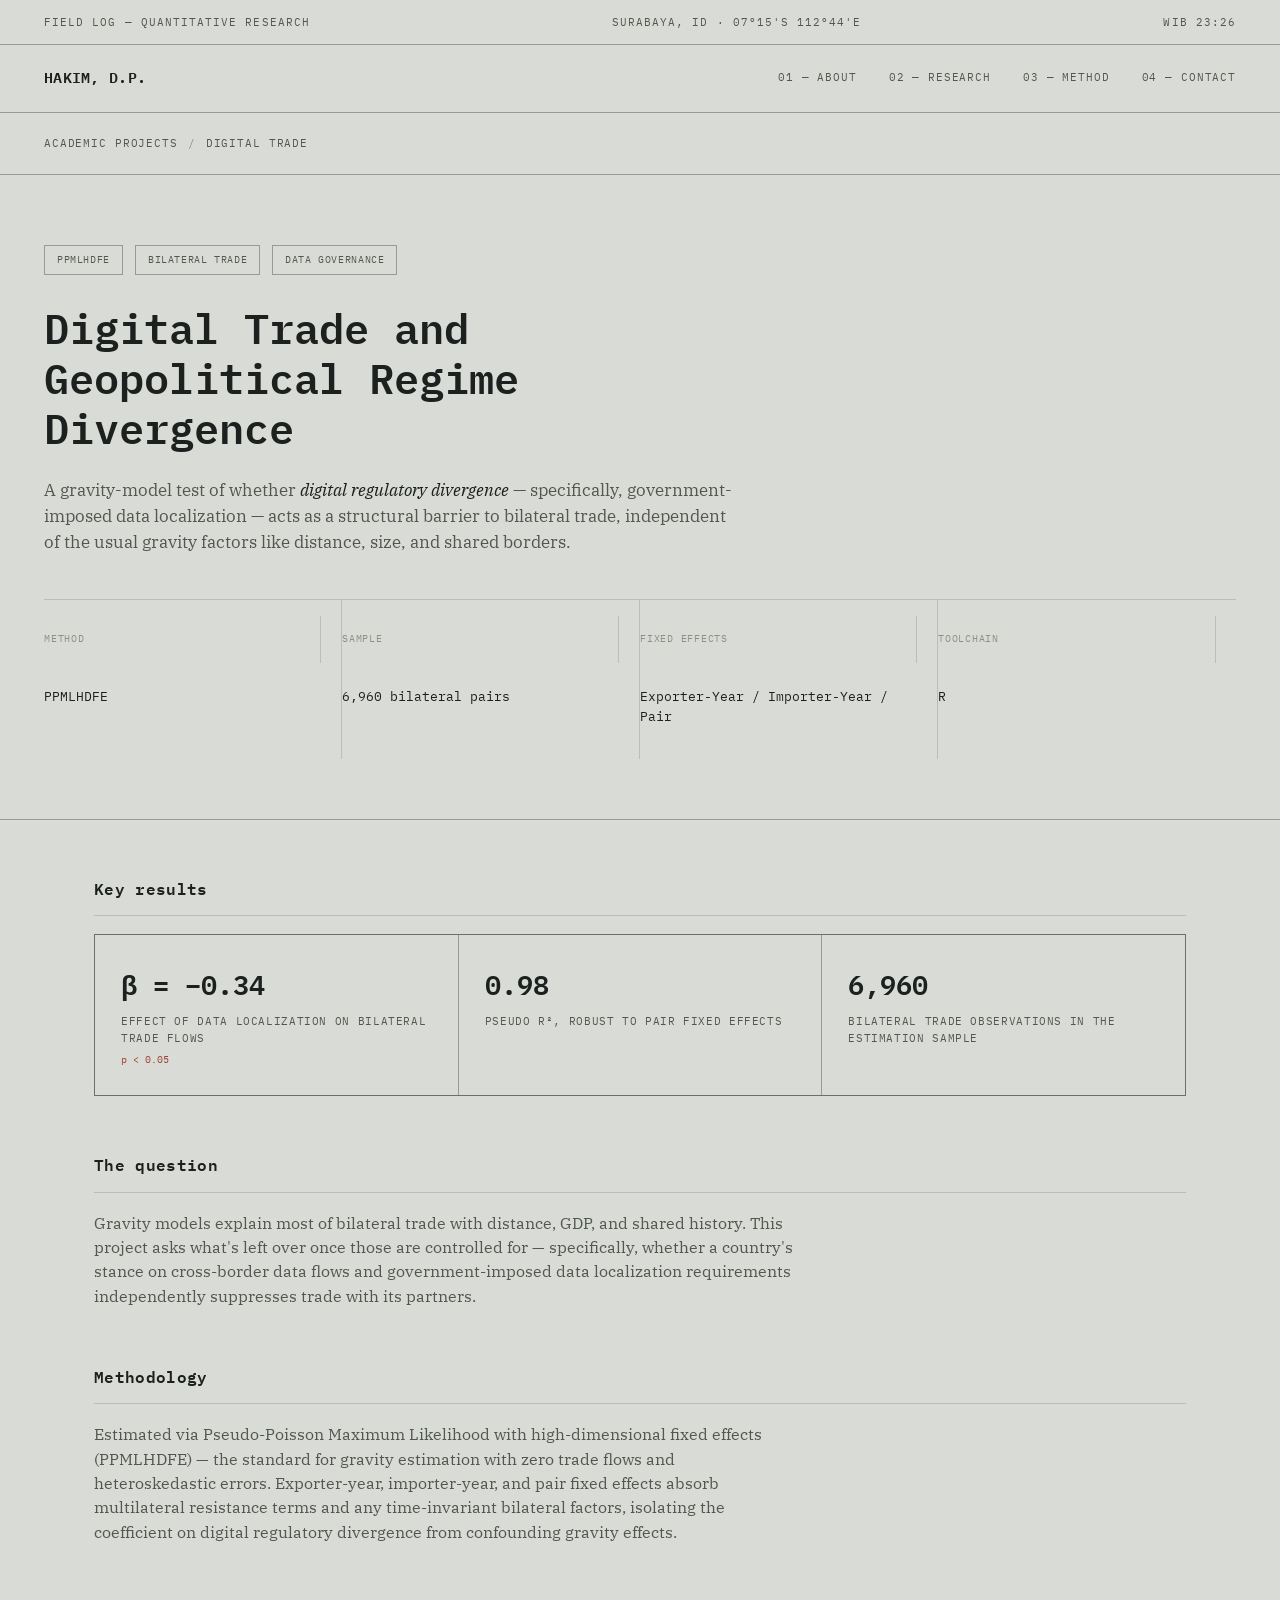
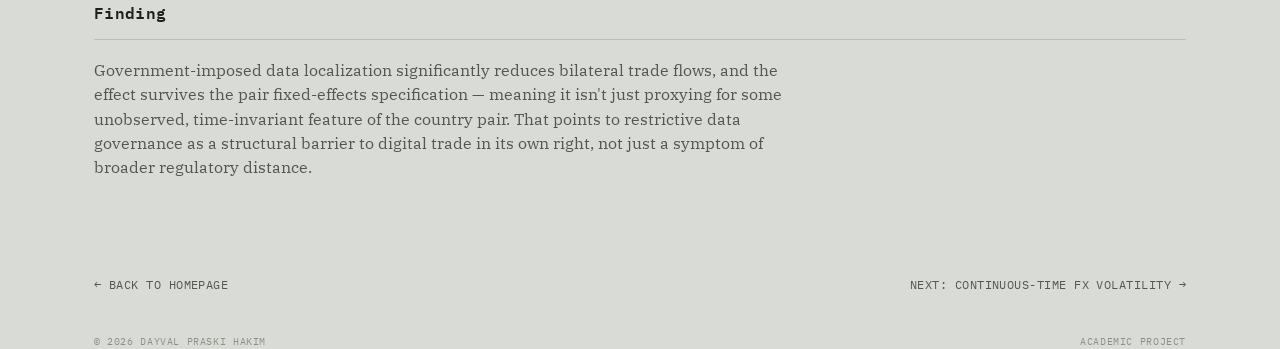
==== digital-trade.html @ 88b64e87 "Add files via upload" ====
<!DOCTYPE html>
<html lang="en">
<head>
<meta charset="UTF-8">
<meta name="viewport" content="width=device-width, initial-scale=1.0">
<title>Digital Trade &amp; Geopolitical Regime Divergence — D. P. Hakim</title>
<meta name="description" content="PPMLHDFE gravity estimation on how digital regulatory divergence and data localization affect bilateral trade flows.">
<link rel="preconnect" href="https://fonts.googleapis.com">
<link rel="preconnect" href="https://fonts.gstatic.com" crossorigin>
<link href="https://fonts.googleapis.com/css2?family=IBM+Plex+Mono:wght@300;400;500;600;700&family=IBM+Plex+Serif:ital,wght@0,400;0,500;1,400&display=swap" rel="stylesheet">
<link rel="stylesheet" href="style.css">
</head>
<body>

<div class="topstrip">
  <span>FIELD LOG — QUANTITATIVE RESEARCH</span>
  <span class="mid">SURABAYA, ID · 07°15'S 112°44'E</span>
  <span id="clock">—</span>
</div>

<nav>
  <div class="nav-mark"><a href="index.html">HAKIM, D.P.</a></div>
  <div class="nav-links">
    <a href="index.html#about">01 — About</a>
    <a href="index.html#research">02 — Research</a>
    <a href="index.html#method">03 — Method</a>
    <a href="index.html#contact">04 — Contact</a>
  </div>
</nav>

<div class="breadcrumb">
  <a href="index.html">Academic Projects</a>
  <span class="sep">/</span>
  <span>Digital Trade</span>
</div>

<div class="pd-hero">
  <div class="pd-tags">
    <span>PPMLHDFE</span>
    <span>Bilateral Trade</span>
    <span>Data Governance</span>
  </div>
  <h1 class="pd-title">Digital Trade and Geopolitical Regime Divergence</h1>
  <p class="pd-abstract">A gravity-model test of whether <em>digital regulatory divergence</em> — specifically, government-imposed data localization — acts as a structural barrier to bilateral trade, independent of the usual gravity factors like distance, size, and shared borders.</p>

  <div class="pd-meta">
    <div>
      <div class="k">Method</div>
      <div class="v">PPMLHDFE</div>
    </div>
    <div>
      <div class="k">Sample</div>
      <div class="v">6,960 bilateral pairs</div>
    </div>
    <div>
      <div class="k">Fixed Effects</div>
      <div class="v">Exporter-Year / Importer-Year / Pair</div>
    </div>
    <div>
      <div class="k">Toolchain</div>
      <div class="v">R</div>
    </div>
  </div>
</div>

<div class="wrap">

  <div class="pd-block" style="margin-top:56px;">
    <h3>Key results</h3>
    <div class="stat-grid">
      <div class="stat-cell">
        <div class="num">β = −0.34</div>
        <div class="lbl">Effect of data localization on bilateral trade flows</div>
        <div class="flag-note">p &lt; 0.05</div>
      </div>
      <div class="stat-cell">
        <div class="num">0.98</div>
        <div class="lbl">Pseudo R², robust to pair fixed effects</div>
      </div>
      <div class="stat-cell">
        <div class="num">6,960</div>
        <div class="lbl">Bilateral trade observations in the estimation sample</div>
      </div>
    </div>
  </div>

  <div class="pd-block">
    <h3>The question</h3>
    <p>Gravity models explain most of bilateral trade with distance, GDP, and shared history. This project asks what's left over once those are controlled for — specifically, whether a country's stance on cross-border data flows and government-imposed data localization requirements independently suppresses trade with its partners.</p>
  </div>

  <div class="pd-block">
    <h3>Methodology</h3>
    <p>Estimated via Pseudo-Poisson Maximum Likelihood with high-dimensional fixed effects (PPMLHDFE) — the standard for gravity estimation with zero trade flows and heteroskedastic errors. Exporter-year, importer-year, and pair fixed effects absorb multilateral resistance terms and any time-invariant bilateral factors, isolating the coefficient on digital regulatory divergence from confounding gravity effects.</p>
  </div>

  <div class="pd-block">
    <h3>Finding</h3>
    <p>Government-imposed data localization significantly reduces bilateral trade flows, and the effect survives the pair fixed-effects specification — meaning it isn't just proxying for some unobserved, time-invariant feature of the country pair. That points to restrictive data governance as a structural barrier to digital trade in its own right, not just a symptom of broader regulatory distance.</p>
  </div>

  <div class="pd-nav-footer">
    <a href="index.html#method">← Back to homepage</a>
    <a href="fx-volatility.html">Next: Continuous-Time FX Volatility →</a>
  </div>
</div>

<footer class="wrap">
  <span>© 2026 Dayval Praski Hakim</span>
  <span>Academic Project</span>
</footer>

<script>
  function tick(){
    const now = new Date();
    const hh = String(now.getHours()).padStart(2,'0');
    const mm = String(now.getMinutes()).padStart(2,'0');
    document.getElementById('clock').textContent = `WIB ${hh}:${mm}`;
  }
  tick(); setInterval(tick, 1000*30);
</script>

</body>
</html>
---- style.css ----
:root{
    --paper:      #d9dcd6;
    --paper-dim:  #c6cac2;
    --ink:        #1c211f;
    --ink-dim:    #52584f;
    --ink-faint:  #8b9186;
    --core-1:     #aeb8ad;
    --core-2:     #8fa39c;
    --core-3:     #5f7a72;
    --core-4:     #3c534d;
    --flag:       #a4402c;
    --rule:       rgba(28,33,31,0.16);
    --rule-strong:rgba(28,33,31,0.35);
  }

  *{ box-sizing:border-box; margin:0; padding:0; }
  html{ scroll-behavior:smooth; }

  body{
    background:var(--paper);
    color:var(--ink);
    font-family:'IBM Plex Serif', serif;
    font-weight:400;
    line-height:1.55;
  }

  ::selection{ background:var(--core-3); color:var(--paper); }
  a{ color:inherit; text-decoration:none; }

  .mono{ font-family:'IBM Plex Mono', monospace; }

  .label{
    font-family:'IBM Plex Mono', monospace;
    font-size:0.68rem;
    letter-spacing:0.12em;
    text-transform:uppercase;
    color:var(--ink-dim);
  }

  .wrap{
    max-width:1180px;
    margin:0 auto;
    padding:0 44px;
  }
  @media (max-width:720px){ .wrap{ padding:0 24px; } }

  /* ---------- top strip ---------- */
  .topstrip{
    display:flex;
    justify-content:space-between;
    align-items:center;
    padding:14px 44px;
    border-bottom:1px solid var(--rule-strong);
    font-family:'IBM Plex Mono', monospace;
    font-size:0.66rem;
    letter-spacing:0.1em;
    text-transform:uppercase;
    color:var(--ink-dim);
  }
  @media (max-width:720px){
    .topstrip{ padding:12px 24px; }
    .topstrip .mid{ display:none; }
  }

  nav{
    display:flex;
    align-items:center;
    justify-content:space-between;
    padding:22px 44px;
    border-bottom:1px solid var(--rule-strong);
  }
  @media (max-width:720px){ nav{ padding:18px 24px; } }
  .nav-mark{
    font-family:'IBM Plex Mono', monospace;
    font-weight:600;
    font-size:0.92rem;
    letter-spacing:0.02em;
  }
  .nav-links{ display:flex; gap:32px; }
  .nav-links a{
    font-family:'IBM Plex Mono', monospace;
    font-size:0.68rem;
    letter-spacing:0.08em;
    text-transform:uppercase;
    color:var(--ink-dim);
    border-bottom:1px solid transparent;
    padding-bottom:2px;
    transition:border-color 0.2s ease, color 0.2s ease;
  }
  .nav-links a:hover{ color:var(--ink); border-color:var(--ink); }
  @media (max-width:720px){ .nav-links{ display:none; } }

  /* ---------- hero ---------- */
  .hero{
    display:grid;
    grid-template-columns:1fr 260px;
    gap:0;
    border-bottom:1px solid var(--rule-strong);
  }
  @media (max-width:900px){
    .hero{ grid-template-columns:1fr; }
  }

  .hero-main{
    padding:80px 44px 90px;
    border-right:1px solid var(--rule-strong);
  }
  @media (max-width:900px){ .hero-main{ border-right:none; } }
  @media (max-width:720px){ .hero-main{ padding:56px 24px 60px; } }

  .file-tag{
    display:inline-flex;
    align-items:center;
    gap:10px;
    font-family:'IBM Plex Mono', monospace;
    font-size:0.68rem;
    letter-spacing:0.1em;
    text-transform:uppercase;
    color:var(--ink-dim);
    border:1px solid var(--rule-strong);
    padding:6px 12px;
    margin-bottom:36px;
  }
  .file-tag .sq{
    width:7px; height:7px;
    background:var(--flag);
  }

  h1.hero-title{
    font-family:'IBM Plex Mono', monospace;
    font-weight:600;
    font-size:clamp(2.1rem, 4.6vw, 3.6rem);
    line-height:1.14;
    letter-spacing:-0.01em;
    max-width:15ch;
    color:var(--ink);
  }

  .hero-sub{
    margin-top:30px;
    max-width:52ch;
    font-family:'IBM Plex Serif', serif;
    font-size:1.08rem;
    color:var(--ink-dim);
  }
  .hero-sub em{
    font-style:italic;
    color:var(--ink);
  }

  .hero-fields{
    margin-top:56px;
    display:grid;
    grid-template-columns:repeat(3, minmax(0,1fr));
    gap:0;
    border-top:1px solid var(--rule);
  }
  @media (max-width:600px){ .hero-fields{ grid-template-columns:1fr; } }
  .hero-fields div{
    padding:16px 20px 16px 0;
    border-right:1px solid var(--rule);
  }
  .hero-fields div:last-child{ border-right:none; }
  @media (max-width:600px){
    .hero-fields div{ border-right:none; border-bottom:1px solid var(--rule); padding:14px 0; }
  }
  .hero-fields .k{
    font-family:'IBM Plex Mono', monospace;
    font-size:0.62rem;
    letter-spacing:0.1em;
    text-transform:uppercase;
    color:var(--ink-faint);
    margin-bottom:8px;
  }
  .hero-fields .v{
    font-family:'IBM Plex Mono', monospace;
    font-size:0.82rem;
    color:var(--ink);
  }

  /* ---------- ice core sample strip ---------- */
  .core-panel{
    padding:0;
    display:flex;
    flex-direction:column;
  }
  .core-head{
    padding:20px 20px 14px;
    border-bottom:1px solid var(--rule);
  }
  .core-head .label{ margin-bottom:4px; }
  .core-head .sub{
    font-family:'IBM Plex Mono', monospace;
    font-size:0.62rem;
    color:var(--ink-faint);
  }
  .core-strip-wrap{
    flex:1;
    padding:18px 20px;
    display:flex;
    gap:14px;
  }
  .core-strip{
    width:34px;
    flex-shrink:0;
  }
  .core-marks{
    flex:1;
    display:flex;
    flex-direction:column;
    justify-content:space-between;
    font-family:'IBM Plex Mono', monospace;
    font-size:0.6rem;
    color:var(--ink-faint);
    padding:2px 0;
  }
  .core-marks .mark{
    display:flex;
    justify-content:space-between;
    border-top:1px dashed var(--rule);
    padding-top:6px;
  }
  .core-marks .mark:first-child{ border-top:none; padding-top:0; }
  .core-marks .mark .note{ color:var(--ink-dim); text-align:right; max-width:120px; }

  /* ---------- section shell ---------- */
  section{
    border-bottom:1px solid var(--rule-strong);
    padding:76px 0;
  }
  .section-head{
    display:flex;
    justify-content:space-between;
    align-items:flex-end;
    gap:24px;
    flex-wrap:wrap;
    margin-bottom:52px;
    padding-bottom:20px;
    border-bottom:1px solid var(--rule);
  }
  h2.section-title{
    font-family:'IBM Plex Mono', monospace;
    font-weight:600;
    font-size:1.5rem;
    letter-spacing:-0.01em;
  }
  .section-num{
    font-family:'IBM Plex Mono', monospace;
    font-size:0.7rem;
    color:var(--ink-faint);
  }

  /* ---------- about ---------- */
  .about-grid{
    display:grid;
    grid-template-columns:0.9fr 1.4fr;
    gap:70px;
  }
  @media (max-width:860px){ .about-grid{ grid-template-columns:1fr; gap:36px; } }

  .about-lede{
    font-family:'IBM Plex Serif', serif;
    font-style:italic;
    font-size:1.3rem;
    line-height:1.5;
    color:var(--ink);
  }

  .about-body p{
    color:var(--ink-dim);
    font-size:0.98rem;
    margin-bottom:18px;
    max-width:60ch;
  }

  .field-tags{
    display:flex; flex-wrap:wrap; gap:0;
    margin-top:28px;
    border-top:1px solid var(--rule);
    border-left:1px solid var(--rule);
  }
  .field-tags span{
    font-family:'IBM Plex Mono', monospace;
    font-size:0.66rem;
    letter-spacing:0.04em;
    color:var(--ink-dim);
    padding:9px 14px;
    border-right:1px solid var(--rule);
    border-bottom:1px solid var(--rule);
  }

  /* ---------- research log ---------- */
  .paper{
    display:grid;
    grid-template-columns:100px 1fr 150px;
    gap:24px;
    padding:28px 0;
    border-top:1px solid var(--rule);
  }
  .paper:last-child{ border-bottom:1px solid var(--rule); }

  .paper-id{
    font-family:'IBM Plex Mono', monospace;
    font-size:0.72rem;
    color:var(--ink-faint);
  }
  .paper-id .n{ display:block; font-size:1rem; color:var(--ink-dim); margin-top:4px; }

  .paper-title{
    font-family:'IBM Plex Serif', serif;
    font-weight:500;
    font-size:1.2rem;
    color:var(--ink);
    margin-bottom:10px;
    line-height:1.35;
  }
  .paper-desc{
    font-size:0.9rem;
    color:var(--ink-dim);
    max-width:64ch;
    margin-bottom:14px;
  }
  .paper-tags{ display:flex; gap:14px; flex-wrap:wrap; }
  .paper-tags span{
    font-family:'IBM Plex Mono', monospace;
    font-size:0.62rem;
    letter-spacing:0.04em;
    text-transform:uppercase;
    color:var(--ink-faint);
  }

  .paper-status{
    font-family:'IBM Plex Mono', monospace;
    font-size:0.64rem;
    letter-spacing:0.06em;
    text-transform:uppercase;
    color:var(--ink-dim);
    text-align:right;
    height:fit-content;
  }
  .paper-status::before{
    content:'';
    display:inline-block;
    width:6px; height:6px;
    margin-right:8px;
    background:var(--ink-faint);
  }
  .paper-status.active::before{ background:var(--flag); }

  @media (max-width:760px){
    .paper{ grid-template-columns:1fr; gap:10px; }
    .paper-status{ text-align:left; }
    .paper-status::before{ margin-right:8px; }
  }

  /* ---------- method table ---------- */
  .method-table{
    border-top:1px solid var(--rule-strong);
  }
  .method-row{
    display:grid;
    grid-template-columns:180px 1fr;
    border-bottom:1px solid var(--rule);
  }
  @media (max-width:640px){ .method-row{ grid-template-columns:1fr; } }
  .method-row .k{
    font-family:'IBM Plex Mono', monospace;
    font-size:0.7rem;
    letter-spacing:0.06em;
    text-transform:uppercase;
    color:var(--ink-dim);
    padding:22px 20px;
    border-right:1px solid var(--rule);
  }
  @media (max-width:640px){ .method-row .k{ border-right:none; padding-bottom:8px; } }
  .method-row .v{
    font-family:'IBM Plex Serif', serif;
    font-size:0.96rem;
    color:var(--ink);
    padding:22px 20px;
  }

  /* ---------- contact ---------- */
  .contact-section{ border-bottom:none; padding-bottom:0; }
  .contact-grid{
    display:grid;
    grid-template-columns:1.2fr 1fr;
    gap:40px;
    padding-bottom:60px;
  }
  @media (max-width:760px){ .contact-grid{ grid-template-columns:1fr; } }

  .contact-lede{
    font-family:'IBM Plex Mono', monospace;
    font-weight:600;
    font-size:clamp(1.8rem, 3.6vw, 2.6rem);
    line-height:1.2;
  }

  .contact-links{
    display:flex;
    flex-direction:column;
    border-top:1px solid var(--rule-strong);
  }
  .contact-links a{
    font-family:'IBM Plex Mono', monospace;
    font-size:0.86rem;
    color:var(--ink-dim);
    padding:16px 0;
    border-bottom:1px solid var(--rule);
    display:flex;
    justify-content:space-between;
    transition:color 0.2s ease;
  }
  .contact-links a:hover{ color:var(--ink); }
  .contact-links a::after{ content:'↗'; color:var(--ink-faint); }

  footer{
    padding:20px 0 40px;
    display:flex;
    justify-content:space-between;
    font-family:'IBM Plex Mono', monospace;
    font-size:0.64rem;
    letter-spacing:0.06em;
    text-transform:uppercase;
    color:var(--ink-faint);
    flex-wrap:wrap;
    gap:10px;
  }

  @media (prefers-reduced-motion: reduce){ *{ animation:none !important; transition:none !important; } }

/* ---------- project detail page additions ---------- */
.breadcrumb{
  display:flex;
  align-items:center;
  gap:10px;
  font-family:'IBM Plex Mono', monospace;
  font-size:0.68rem;
  letter-spacing:0.08em;
  text-transform:uppercase;
  color:var(--ink-dim);
  padding:22px 44px;
  border-bottom:1px solid var(--rule-strong);
}
@media (max-width:720px){ .breadcrumb{ padding:18px 24px; } }
.breadcrumb a{ color:var(--ink-dim); transition:color 0.2s ease; }
.breadcrumb a:hover{ color:var(--ink); }
.breadcrumb .sep{ color:var(--ink-faint); }

.pd-hero{
  padding:70px 44px 60px;
  border-bottom:1px solid var(--rule-strong);
}
@media (max-width:720px){ .pd-hero{ padding:48px 24px 44px; } }

.pd-tags{ display:flex; gap:12px; flex-wrap:wrap; margin-bottom:28px; }
.pd-tags span{
  font-family:'IBM Plex Mono', monospace;
  font-size:0.64rem;
  letter-spacing:0.06em;
  text-transform:uppercase;
  color:var(--ink-dim);
  border:1px solid var(--rule-strong);
  padding:6px 12px;
}

.pd-title{
  font-family:'IBM Plex Mono', monospace;
  font-weight:600;
  font-size:clamp(1.7rem, 3.6vw, 2.6rem);
  line-height:1.2;
  max-width:22ch;
  color:var(--ink);
  margin-bottom:24px;
}

.pd-abstract{
  font-family:'IBM Plex Serif', serif;
  font-size:1.06rem;
  color:var(--ink-dim);
  max-width:70ch;
}
.pd-abstract em{ font-style:italic; color:var(--ink); }

.pd-meta{
  margin-top:44px;
  display:grid;
  grid-template-columns:repeat(4, minmax(0,1fr));
  border-top:1px solid var(--rule);
}
@media (max-width:760px){ .pd-meta{ grid-template-columns:repeat(2, 1fr); } }
.pd-meta div{
  padding:16px 20px 16px 0;
  border-right:1px solid var(--rule);
}
@media (max-width:760px){
  .pd-meta div:nth-child(2n){ border-right:none; }
}
.pd-meta div:last-child{ border-right:none; }
.pd-meta .k{
  font-family:'IBM Plex Mono', monospace;
  font-size:0.6rem;
  letter-spacing:0.08em;
  text-transform:uppercase;
  color:var(--ink-faint);
  margin-bottom:8px;
}
.pd-meta .v{
  font-family:'IBM Plex Mono', monospace;
  font-size:0.8rem;
  color:var(--ink);
}

.stat-grid{
  display:grid;
  grid-template-columns:repeat(3, 1fr);
  gap:1px;
  background:var(--rule-strong);
  border:1px solid var(--rule-strong);
  margin-top:8px;
}
@media (max-width:720px){ .stat-grid{ grid-template-columns:1fr; } }
.stat-cell{
  background:var(--paper);
  padding:28px 26px;
}
.stat-cell .num{
  font-family:'IBM Plex Mono', monospace;
  font-weight:600;
  font-size:1.7rem;
  color:var(--ink);
}
.stat-cell .lbl{
  font-family:'IBM Plex Mono', monospace;
  font-size:0.66rem;
  letter-spacing:0.06em;
  text-transform:uppercase;
  color:var(--ink-dim);
  margin-top:8px;
}
.stat-cell .flag-note{
  font-family:'IBM Plex Mono', monospace;
  font-size:0.62rem;
  color:var(--flag);
  margin-top:6px;
}

.pd-block{ margin-bottom:56px; }
.pd-block h3{
  font-family:'IBM Plex Mono', monospace;
  font-weight:600;
  font-size:1.02rem;
  letter-spacing:0.02em;
  margin-bottom:18px;
  padding-bottom:14px;
  border-bottom:1px solid var(--rule);
}
.pd-block p{
  font-family:'IBM Plex Serif', serif;
  font-size:0.98rem;
  color:var(--ink-dim);
  max-width:70ch;
  margin-bottom:16px;
}
.pd-block ul{
  list-style:none;
  margin-top:16px;
}
.pd-block li{
  font-family:'IBM Plex Serif', serif;
  font-size:0.95rem;
  color:var(--ink-dim);
  padding:12px 0;
  border-top:1px solid var(--rule);
  max-width:70ch;
  padding-left:20px;
  position:relative;
}
.pd-block li::before{
  content:'—';
  position:absolute;
  left:0;
  color:var(--ink-faint);
}

.pd-status-banner{
  display:flex;
  justify-content:space-between;
  align-items:center;
  flex-wrap:wrap;
  gap:16px;
  padding:24px 28px;
  border:1px solid var(--rule-strong);
  margin-bottom:56px;
}
.pd-status-banner .txt{
  font-family:'IBM Plex Mono', monospace;
  font-size:0.78rem;
  color:var(--ink-dim);
}
.pd-status-banner .status-tag{
  font-family:'IBM Plex Mono', monospace;
  font-size:0.64rem;
  letter-spacing:0.06em;
  text-transform:uppercase;
  color:var(--ink);
  border:1px solid var(--rule-strong);
  padding:8px 14px;
}
.pd-status-banner .status-tag::before{
  content:'';
  display:inline-block;
  width:6px; height:6px;
  margin-right:8px;
  background:var(--flag);
}

.pd-nav-footer{
  display:flex;
  justify-content:space-between;
  padding:40px 0;
  font-family:'IBM Plex Mono', monospace;
  font-size:0.72rem;
  letter-spacing:0.04em;
  text-transform:uppercase;
  color:var(--ink-dim);
}
.pd-nav-footer a:hover{ color:var(--ink); }

.paper-title a{ transition:color 0.2s ease; }
.paper-title a:hover{ color:var(--flag); }
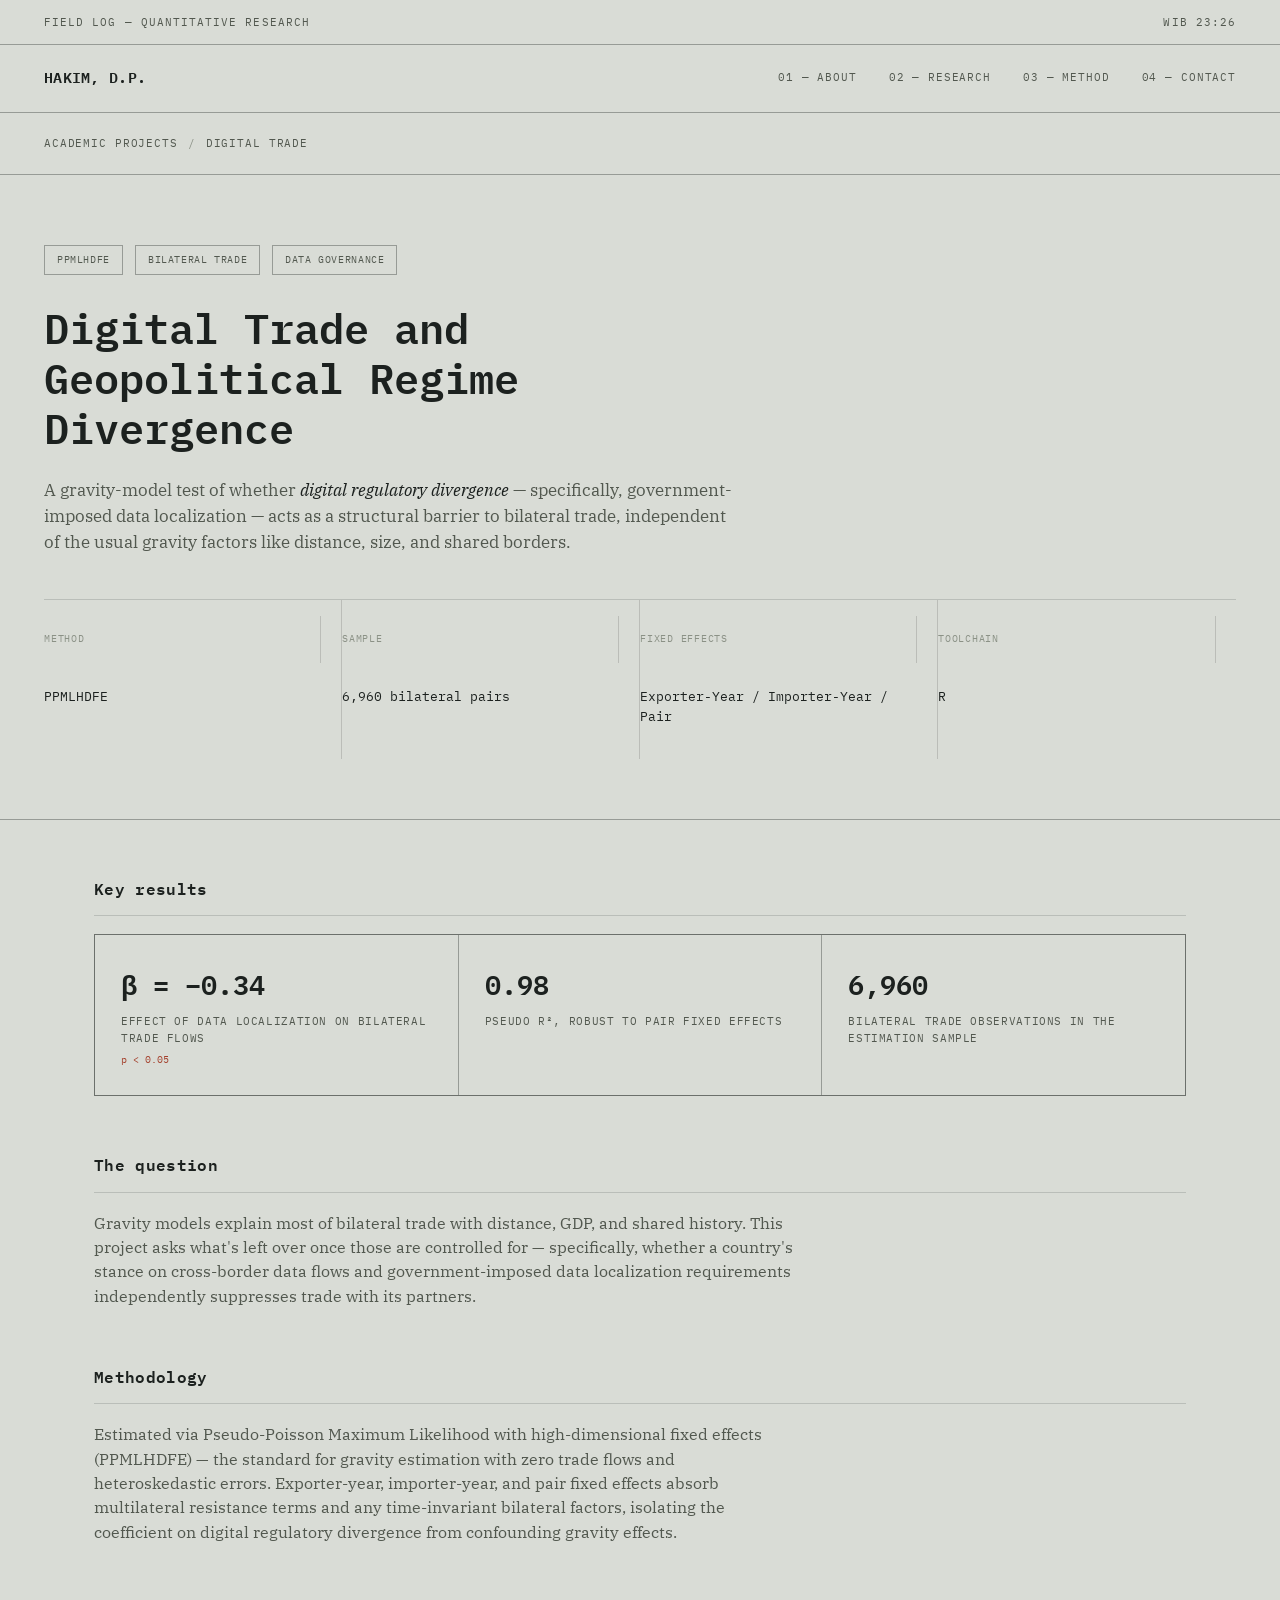
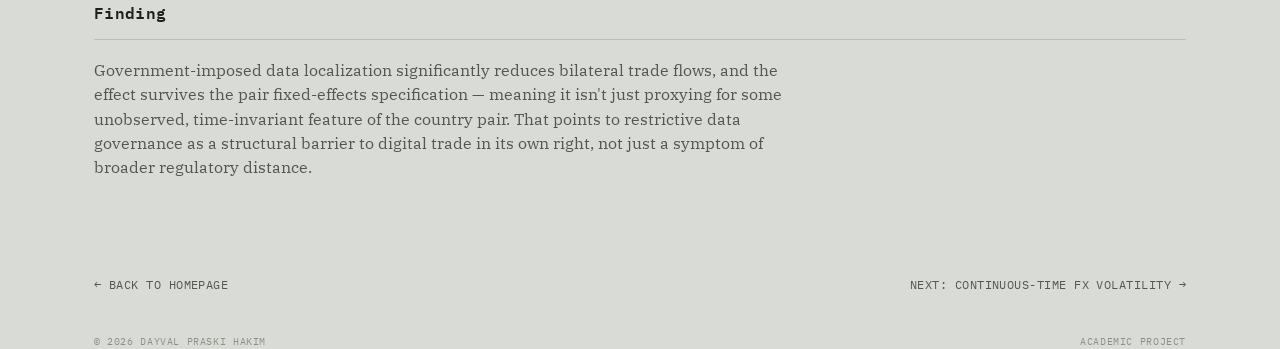
==== commit d391e005: "Update digital-trade.html" ====
--- a/digital-trade.html
+++ b/digital-trade.html
@@ -14,7 +14,6 @@
 
 <div class="topstrip">
   <span>FIELD LOG — QUANTITATIVE RESEARCH</span>
-  <span class="mid">SURABAYA, ID · 07°15'S 112°44'E</span>
   <span id="clock">—</span>
 </div>
 
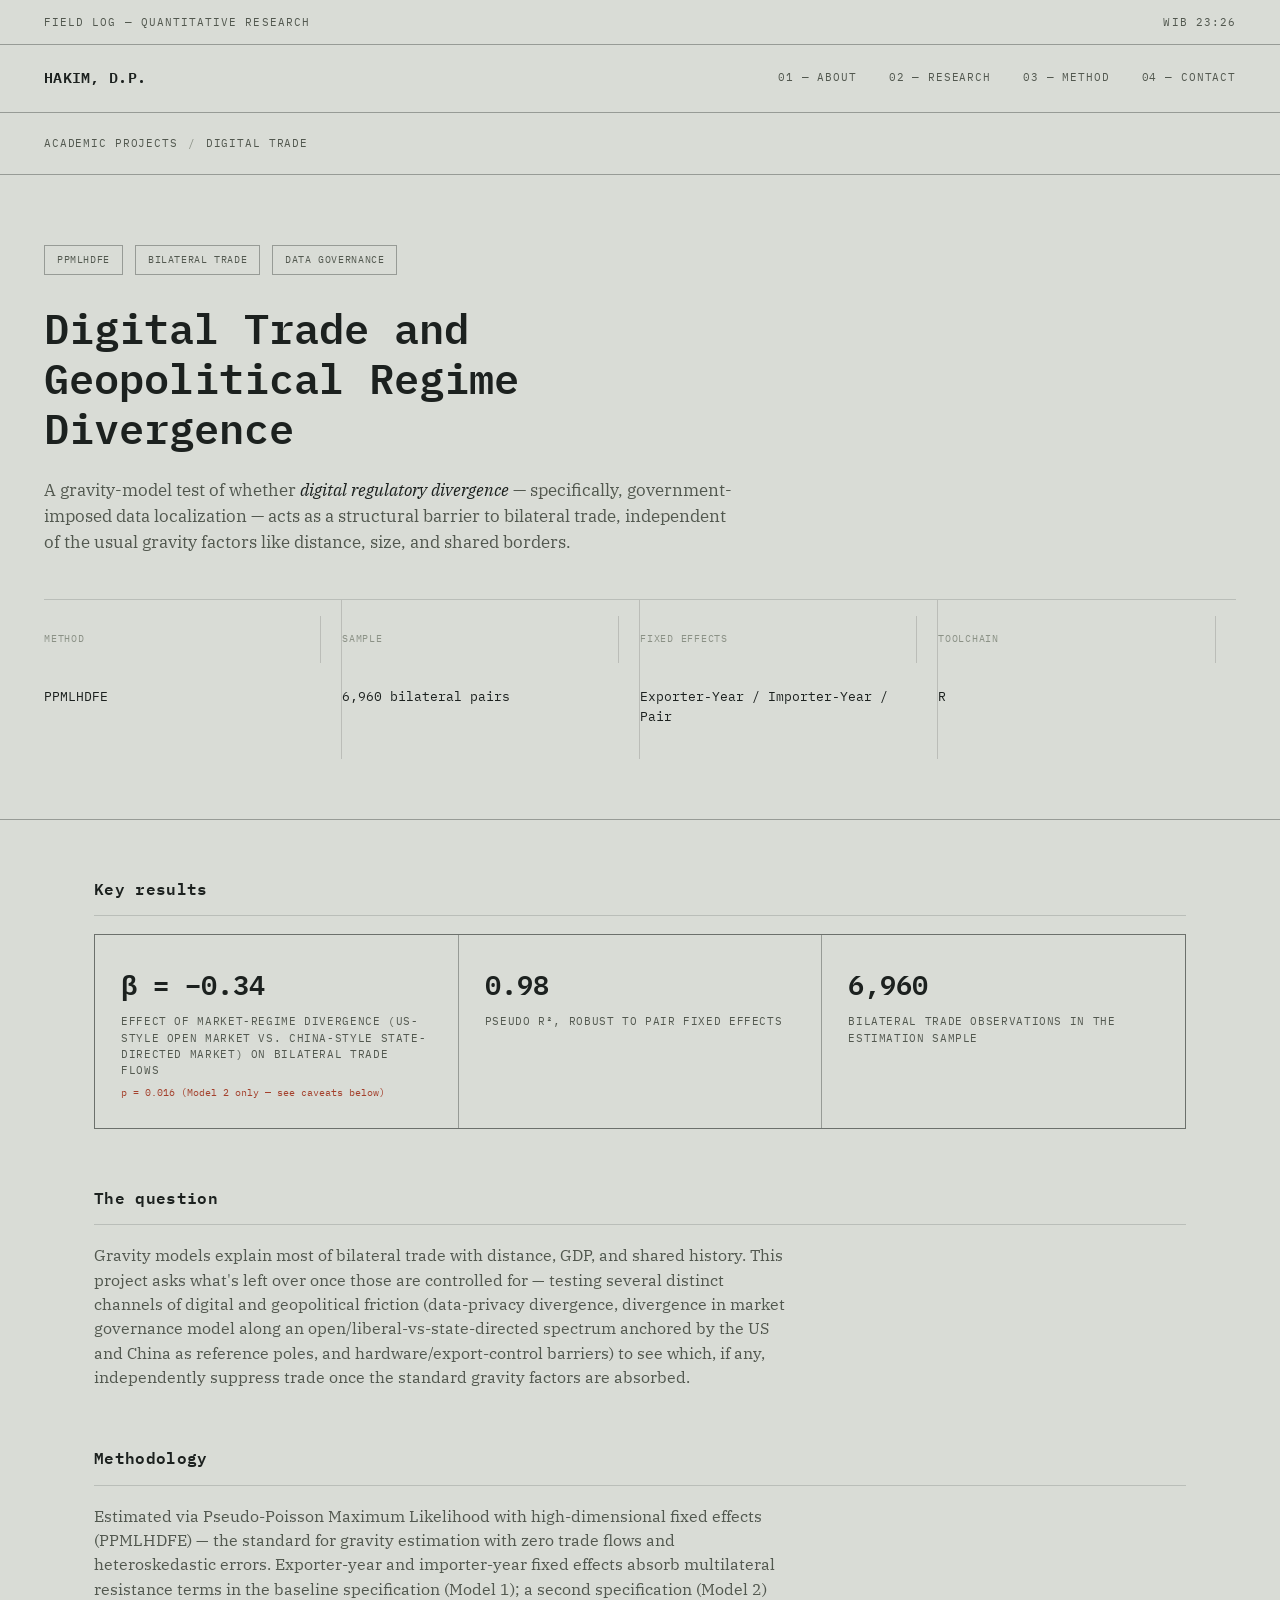
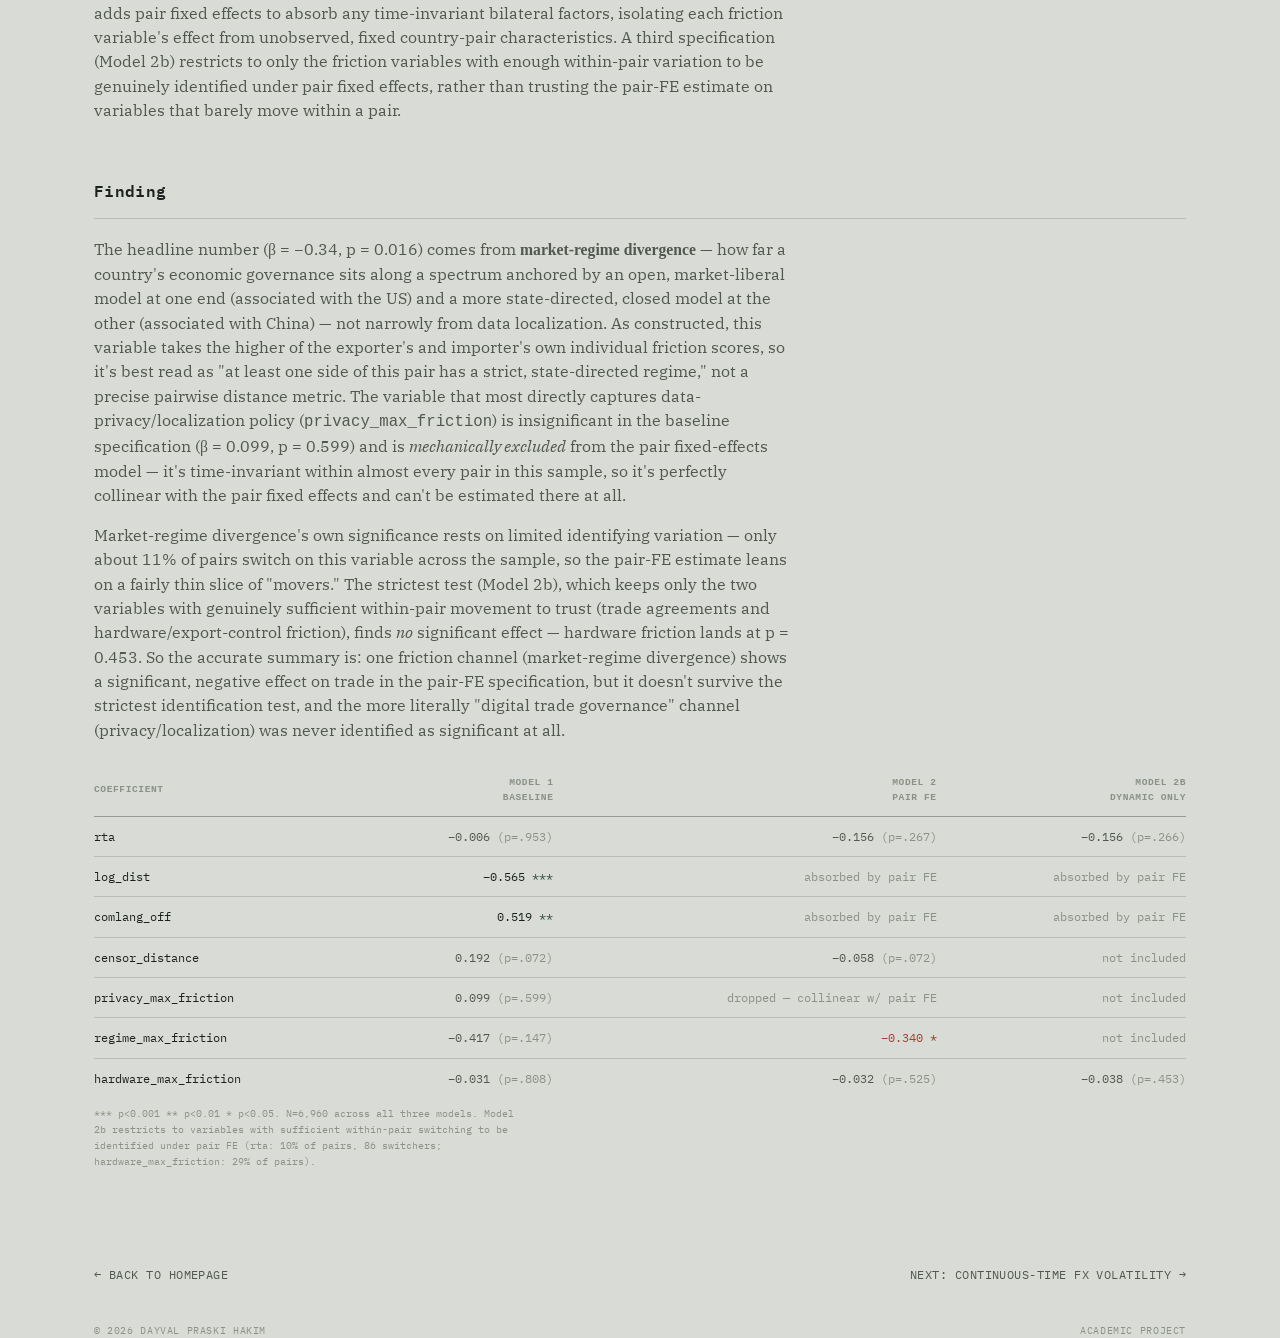
==== commit 38e24ddc: "Update digital-trade.html" ====
--- a/digital-trade.html
+++ b/digital-trade.html
@@ -9,6 +9,7 @@
 <link rel="preconnect" href="https://fonts.gstatic.com" crossorigin>
 <link href="https://fonts.googleapis.com/css2?family=IBM+Plex+Mono:wght@300;400;500;600;700&family=IBM+Plex+Serif:ital,wght@0,400;0,500;1,400&display=swap" rel="stylesheet">
 <link rel="stylesheet" href="style.css">
+    <script data-goatcounter="https://leq.goatcounter.com/count" async src="//gc.zgo.at/count.js"></script>
 </head>
 <body>
 
@@ -69,8 +70,8 @@
     <div class="stat-grid">
       <div class="stat-cell">
         <div class="num">β = −0.34</div>
-        <div class="lbl">Effect of data localization on bilateral trade flows</div>
-        <div class="flag-note">p &lt; 0.05</div>
+        <div class="lbl">Effect of market-regime divergence (US-style open market vs. China-style state-directed market) on bilateral trade flows</div>
+        <div class="flag-note">p = 0.016 (Model 2 only — see caveats below)</div>
       </div>
       <div class="stat-cell">
         <div class="num">0.98</div>
@@ -85,17 +86,74 @@
 
   <div class="pd-block">
     <h3>The question</h3>
-    <p>Gravity models explain most of bilateral trade with distance, GDP, and shared history. This project asks what's left over once those are controlled for — specifically, whether a country's stance on cross-border data flows and government-imposed data localization requirements independently suppresses trade with its partners.</p>
+    <p>Gravity models explain most of bilateral trade with distance, GDP, and shared history. This project asks what's left over once those are controlled for — testing several distinct channels of digital and geopolitical friction (data-privacy divergence, divergence in market governance model along an open/liberal-vs-state-directed spectrum anchored by the US and China as reference poles, and hardware/export-control barriers) to see which, if any, independently suppress trade once the standard gravity factors are absorbed.</p>
   </div>
 
   <div class="pd-block">
     <h3>Methodology</h3>
-    <p>Estimated via Pseudo-Poisson Maximum Likelihood with high-dimensional fixed effects (PPMLHDFE) — the standard for gravity estimation with zero trade flows and heteroskedastic errors. Exporter-year, importer-year, and pair fixed effects absorb multilateral resistance terms and any time-invariant bilateral factors, isolating the coefficient on digital regulatory divergence from confounding gravity effects.</p>
+    <p>Estimated via Pseudo-Poisson Maximum Likelihood with high-dimensional fixed effects (PPMLHDFE) — the standard for gravity estimation with zero trade flows and heteroskedastic errors. Exporter-year and importer-year fixed effects absorb multilateral resistance terms in the baseline specification (Model 1); a second specification (Model 2) adds pair fixed effects to absorb any time-invariant bilateral factors, isolating each friction variable's effect from unobserved, fixed country-pair characteristics. A third specification (Model 2b) restricts to only the friction variables with enough within-pair variation to be genuinely identified under pair fixed effects, rather than trusting the pair-FE estimate on variables that barely move within a pair.</p>
   </div>
 
   <div class="pd-block">
     <h3>Finding</h3>
-    <p>Government-imposed data localization significantly reduces bilateral trade flows, and the effect survives the pair fixed-effects specification — meaning it isn't just proxying for some unobserved, time-invariant feature of the country pair. That points to restrictive data governance as a structural barrier to digital trade in its own right, not just a symptom of broader regulatory distance.</p>
+    <p>The headline number (β = −0.34, p = 0.016) comes from <strong>market-regime divergence</strong> — how far a country's economic governance sits along a spectrum anchored by an open, market-liberal model at one end (associated with the US) and a more state-directed, closed model at the other (associated with China) — not narrowly from data localization. As constructed, this variable takes the higher of the exporter's and importer's own individual friction scores, so it's best read as "at least one side of this pair has a strict, state-directed regime," not a precise pairwise distance metric. The variable that most directly captures data-privacy/localization policy (<code>privacy_max_friction</code>) is insignificant in the baseline specification (β = 0.099, p = 0.599) and is <em>mechanically excluded</em> from the pair fixed-effects model — it's time-invariant within almost every pair in this sample, so it's perfectly collinear with the pair fixed effects and can't be estimated there at all.</p>
+    <p>Market-regime divergence's own significance rests on limited identifying variation — only about 11% of pairs switch on this variable across the sample, so the pair-FE estimate leans on a fairly thin slice of "movers." The strictest test (Model 2b), which keeps only the two variables with genuinely sufficient within-pair movement to trust (trade agreements and hardware/export-control friction), finds <em>no</em> significant effect — hardware friction lands at p = 0.453. So the accurate summary is: one friction channel (market-regime divergence) shows a significant, negative effect on trade in the pair-FE specification, but it doesn't survive the strictest identification test, and the more literally "digital trade governance" channel (privacy/localization) was never identified as significant at all.</p>
+
+    <table style="width:100%; border-collapse:collapse; margin:24px 0 8px; font-family:'IBM Plex Mono', monospace; font-size:0.78rem;">
+      <thead>
+        <tr style="border-bottom:1px solid var(--rule-strong);">
+          <th style="text-align:left; padding:10px 12px 10px 0; color:var(--ink-faint); font-size:0.6rem; letter-spacing:0.06em; text-transform:uppercase;">Coefficient</th>
+          <th style="text-align:right; padding:10px 12px; color:var(--ink-faint); font-size:0.6rem; letter-spacing:0.06em; text-transform:uppercase;">Model 1<br>Baseline</th>
+          <th style="text-align:right; padding:10px 12px; color:var(--ink-faint); font-size:0.6rem; letter-spacing:0.06em; text-transform:uppercase;">Model 2<br>Pair FE</th>
+          <th style="text-align:right; padding:10px 0 10px 12px; color:var(--ink-faint); font-size:0.6rem; letter-spacing:0.06em; text-transform:uppercase;">Model 2b<br>Dynamic only</th>
+        </tr>
+      </thead>
+      <tbody>
+        <tr style="border-bottom:1px solid var(--rule);">
+          <td style="padding:10px 12px 10px 0; color:var(--ink);">rta</td>
+          <td style="text-align:right; padding:10px 12px; color:var(--ink-dim);">−0.006<span style="color:var(--ink-faint);"> (p=.953)</span></td>
+          <td style="text-align:right; padding:10px 12px; color:var(--ink-dim);">−0.156<span style="color:var(--ink-faint);"> (p=.267)</span></td>
+          <td style="text-align:right; padding:10px 0 10px 12px; color:var(--ink-dim);">−0.156<span style="color:var(--ink-faint);"> (p=.266)</span></td>
+        </tr>
+        <tr style="border-bottom:1px solid var(--rule);">
+          <td style="padding:10px 12px 10px 0; color:var(--ink);">log_dist</td>
+          <td style="text-align:right; padding:10px 12px; color:var(--ink);">−0.565<span style="color:var(--core-4);"> ***</span></td>
+          <td style="text-align:right; padding:10px 12px; color:var(--ink-faint);">absorbed by pair FE</td>
+          <td style="text-align:right; padding:10px 0 10px 12px; color:var(--ink-faint);">absorbed by pair FE</td>
+        </tr>
+        <tr style="border-bottom:1px solid var(--rule);">
+          <td style="padding:10px 12px 10px 0; color:var(--ink);">comlang_off</td>
+          <td style="text-align:right; padding:10px 12px; color:var(--ink);">0.519<span style="color:var(--core-4);"> **</span></td>
+          <td style="text-align:right; padding:10px 12px; color:var(--ink-faint);">absorbed by pair FE</td>
+          <td style="text-align:right; padding:10px 0 10px 12px; color:var(--ink-faint);">absorbed by pair FE</td>
+        </tr>
+        <tr style="border-bottom:1px solid var(--rule);">
+          <td style="padding:10px 12px 10px 0; color:var(--ink);">censor_distance</td>
+          <td style="text-align:right; padding:10px 12px; color:var(--ink-dim);">0.192<span style="color:var(--ink-faint);"> (p=.072)</span></td>
+          <td style="text-align:right; padding:10px 12px; color:var(--ink-dim);">−0.058<span style="color:var(--ink-faint);"> (p=.072)</span></td>
+          <td style="text-align:right; padding:10px 0 10px 12px; color:var(--ink-faint);">not included</td>
+        </tr>
+        <tr style="border-bottom:1px solid var(--rule);">
+          <td style="padding:10px 12px 10px 0; color:var(--ink);">privacy_max_friction</td>
+          <td style="text-align:right; padding:10px 12px; color:var(--ink-dim);">0.099<span style="color:var(--ink-faint);"> (p=.599)</span></td>
+          <td style="text-align:right; padding:10px 12px; color:var(--ink-faint);">dropped — collinear w/ pair FE</td>
+          <td style="text-align:right; padding:10px 0 10px 12px; color:var(--ink-faint);">not included</td>
+        </tr>
+        <tr style="border-bottom:1px solid var(--rule);">
+          <td style="padding:10px 12px 10px 0; color:var(--ink);">regime_max_friction</td>
+          <td style="text-align:right; padding:10px 12px; color:var(--ink-dim);">−0.417<span style="color:var(--ink-faint);"> (p=.147)</span></td>
+          <td style="text-align:right; padding:10px 12px; color:var(--flag);">−0.340<span style="color:var(--flag);"> *</span></td>
+          <td style="text-align:right; padding:10px 0 10px 12px; color:var(--ink-faint);">not included</td>
+        </tr>
+        <tr>
+          <td style="padding:10px 12px 10px 0; color:var(--ink);">hardware_max_friction</td>
+          <td style="text-align:right; padding:10px 12px; color:var(--ink-dim);">−0.031<span style="color:var(--ink-faint);"> (p=.808)</span></td>
+          <td style="text-align:right; padding:10px 12px; color:var(--ink-dim);">−0.032<span style="color:var(--ink-faint);"> (p=.525)</span></td>
+          <td style="text-align:right; padding:10px 0 10px 12px; color:var(--ink-dim);">−0.038<span style="color:var(--ink-faint);"> (p=.453)</span></td>
+        </tr>
+      </tbody>
+    </table>
+    <p style="font-family:'IBM Plex Mono', monospace; font-size:0.64rem; color:var(--ink-faint); margin-top:4px;">*** p&lt;0.001  ** p&lt;0.01  * p&lt;0.05. N=6,960 across all three models. Model 2b restricts to variables with sufficient within-pair switching to be identified under pair FE (rta: 10% of pairs, 86 switchers; hardware_max_friction: 29% of pairs).</p>
   </div>
 
   <div class="pd-nav-footer">
